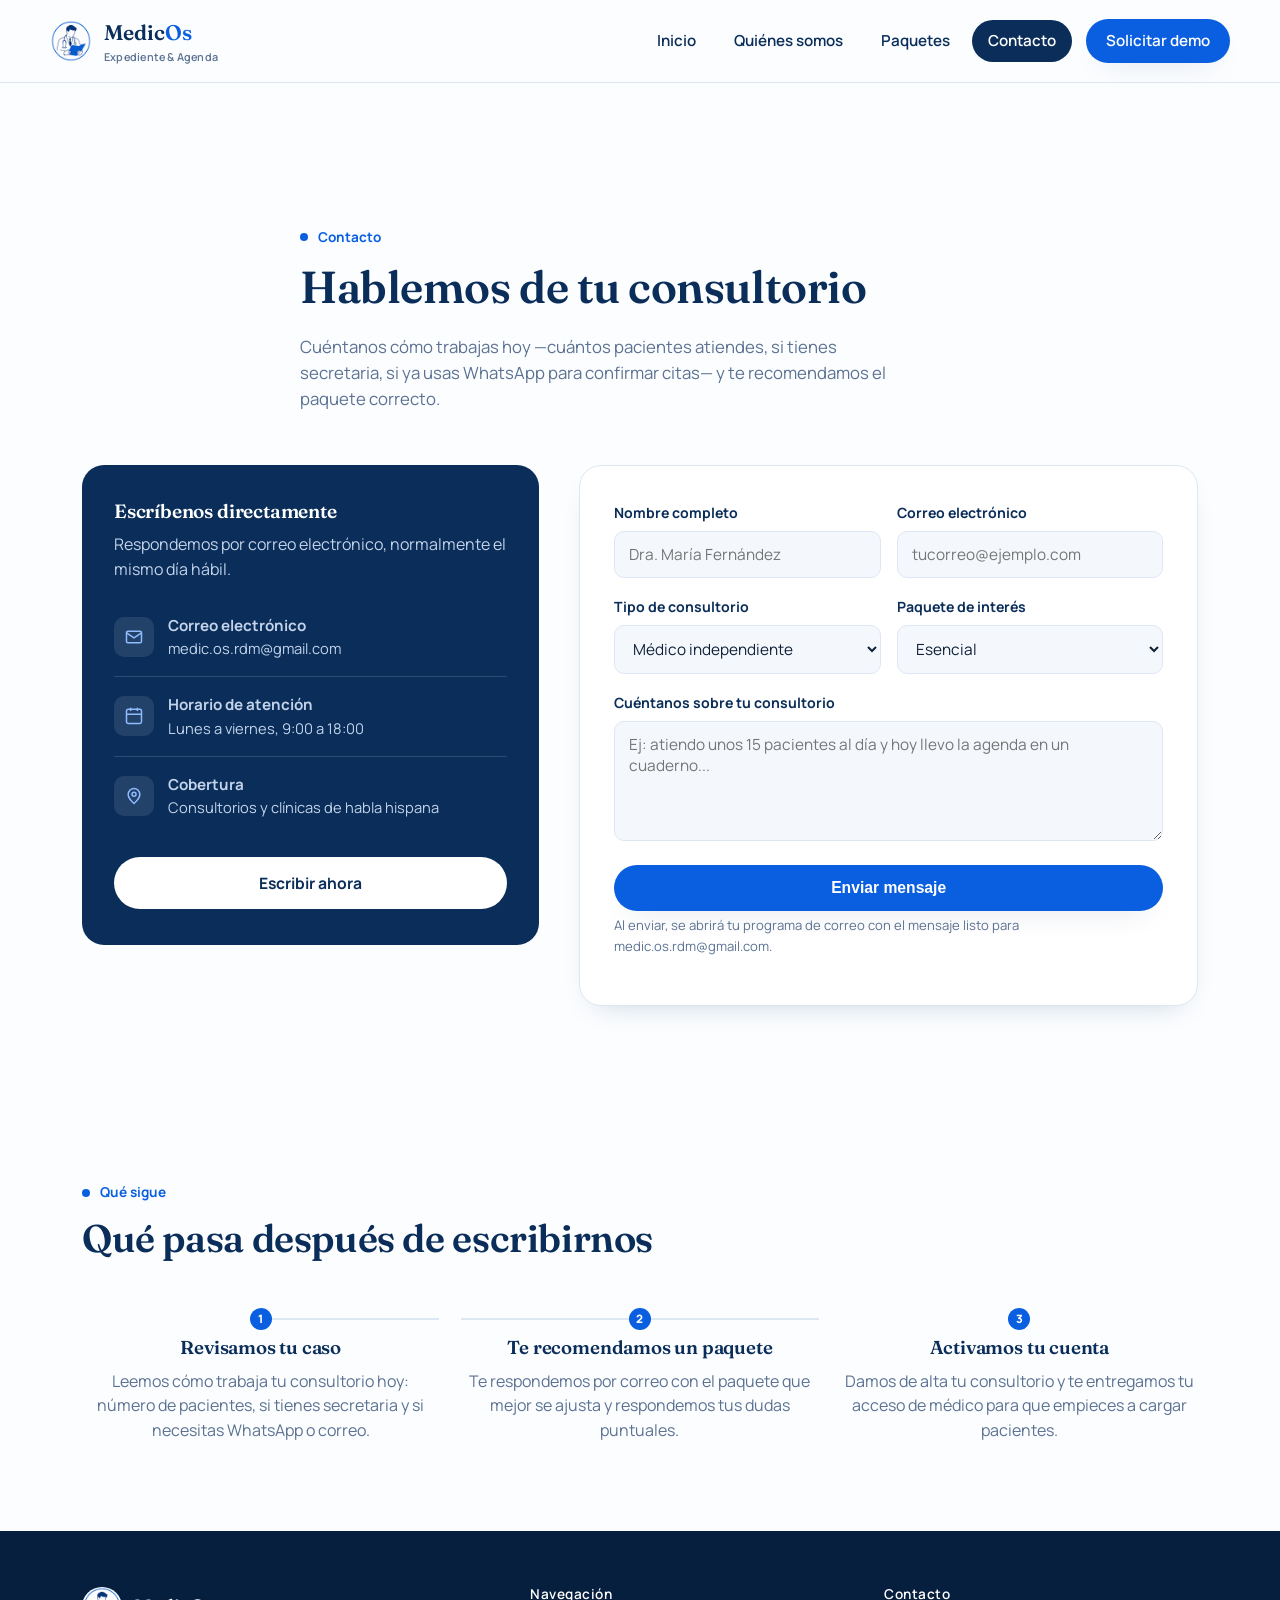
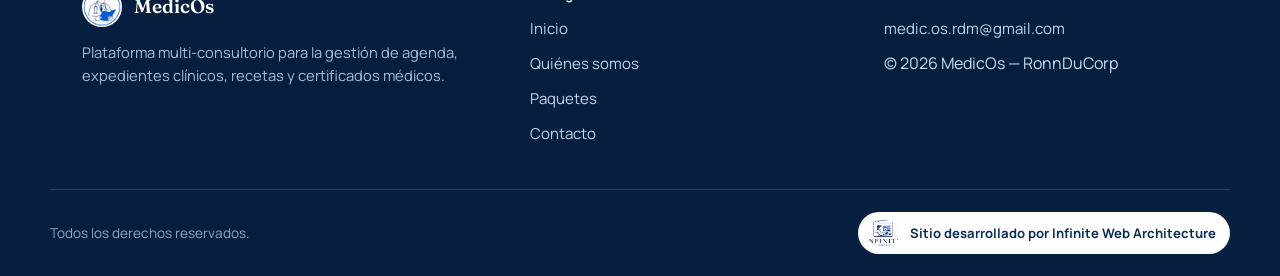
==== contacto.html @ 09de54f9 "Add files via upload" ====
<!DOCTYPE html>
<html lang="es">
<head>
<meta charset="UTF-8">
<meta name="viewport" content="width=device-width, initial-scale=1.0">
<title>Contacto — MedicOs</title>
<meta name="description" content="Escríbenos a medic.os.rdm@gmail.com para conocer más sobre MedicOs o solicitar una demostración de la plataforma.">
<link rel="icon" href="[data-uri]">
<link rel="stylesheet" href="styles.css">
<style>
  .contact-hero{ max-width: 680px; padding: 56px 0 10px; }
  .contact-hero h1{ font-size: clamp(2rem, 4vw, 2.8rem); }

  .contact-wrap{
    display: grid;
    grid-template-columns: 0.85fr 1.15fr;
    gap: 40px;
    align-items: start;
  }
  @media (max-width: 900px){ .contact-wrap{ grid-template-columns: 1fr; } }

  .info-card{
    background: var(--navy);
    border-radius: var(--radius-lg);
    padding: 36px 32px;
    color: var(--white);
  }
  .info-card h3{ color: var(--white); font-size: 1.2rem; }
  .info-card p{ color: #c3d3ea; }
  .info-row{
    display: flex;
    align-items: center;
    gap: 14px;
    padding: 16px 0;
    border-top: 1px solid rgba(255,255,255,0.14);
  }
  .info-row:first-of-type{ border-top: none; margin-top: 6px; }
  .info-row .ico{
    width: 40px; height: 40px; border-radius: 10px;
    background: rgba(255,255,255,0.1);
    display: flex; align-items: center; justify-content: center;
    flex: none;
  }
  .info-row .ico svg{ width: 20px; height: 20px; color: #8fbcff; }
  .info-row strong{ display: block; font-size: 0.95rem; }
  .info-row a, .info-row span{ color: #c3d3ea; font-size: 0.92rem; }
  .info-row a:hover{ color: var(--white); }

  .form-card{
    background: var(--white);
    border: 1px solid var(--line);
    border-radius: var(--radius-lg);
    padding: 36px 34px;
    box-shadow: var(--shadow-card);
  }
  .field{ margin-bottom: 18px; }
  .field label{ display: block; font-weight: 700; font-size: 0.88rem; color: var(--navy); margin-bottom: 7px; }
  .field input, .field select, .field textarea{
    width: 100%;
    border: 1px solid var(--line);
    border-radius: 10px;
    padding: 12px 14px;
    font-family: var(--font-body);
    font-size: 0.96rem;
    color: var(--ink);
    background: var(--sky-soft);
  }
  .field textarea{ resize: vertical; min-height: 120px; }
  .field-row{ display: grid; grid-template-columns: 1fr 1fr; gap: 16px; }
  @media (max-width: 560px){ .field-row{ grid-template-columns: 1fr; } }

  .form-note{ font-size: 0.82rem; color: var(--muted); margin-top: 4px; }

  .steps{ display: grid; grid-template-columns: repeat(3, 1fr); gap: 22px; }
  @media (max-width: 860px){ .steps{ grid-template-columns: 1fr; } }
  .step-card{ position: relative; padding-left: 20px; }
  .step-card::before{
    content: "";
    position: absolute; left: 0; top: 6px; bottom: -6px;
    width: 2px; background: var(--line);
  }
  .step-card:last-child::before{ display:none; }
  .step-card .step-num{
    position: absolute; left: -11px; top: 0;
    width: 22px; height: 22px; border-radius: 50%;
    background: var(--blue-bright); color: var(--white);
    font-size: 0.72rem; font-weight: 800;
    display: flex; align-items: center; justify-content: center;
  }
  @media (min-width: 861px){
    .step-card{ padding-left: 0; padding-top: 30px; }
    .step-card::before{ left: 0; right: 0; top: 10px; bottom: auto; height: 2px; width: auto; }
    .step-card:first-child::before{ left: 50%; }
    .step-card:last-child::before{ right: 50%; }
    .step-card .step-num{ left: 50%; top: 0; transform: translateX(-50%); }
    .step-card{ text-align: center; }
  }
</style>
</head>
<body>

<header class="site-header">
  <div class="container nav">
    <a class="brand" href="index.html">
      <img src="[data-uri]" alt="Logotipo MedicOs">
      <span>
        <span class="brand-word">Medic<span>Os</span></span>
        <span class="brand-tag">Expediente &amp; Agenda</span>
      </span>
    </a>
    <button class="nav-toggle" aria-label="Abrir menú" aria-expanded="false">
      <svg viewBox="0 0 24 24" fill="none" stroke="currentColor" stroke-width="2"><path d="M4 7h16M4 12h16M4 17h16"/></svg>
    </button>
    <ul class="nav-links">
      <li><a href="inicio.html">Inicio</a></li>
      <li><a href="quienes-somos.html">Quiénes somos</a></li>
      <li><a href="paquetes.html">Paquetes</a></li>
      <li><a class="active" href="contacto.html">Contacto</a></li>
      <li><a class="nav-cta" href="#formulario">Solicitar demo</a></li>
    </ul>
  </div>
</header>

<main>
  <section style="padding-bottom: 10px;">
    <div class="container contact-hero reveal">
      <div class="eyebrow-line"><span class="pulse-dot"></span>Contacto</div>
      <h1>Hablemos de tu consultorio</h1>
      <p style="font-size: 1.05rem;">Cuéntanos cómo trabajas hoy —cuántos pacientes atiendes, si tienes secretaria, si ya usas WhatsApp para confirmar citas— y te recomendamos el paquete correcto.</p>
    </div>
  </section>

  <section id="formulario" style="padding-top: 16px;">
    <div class="container contact-wrap">
      <div class="info-card reveal">
        <h3>Escríbenos directamente</h3>
        <p>Respondemos por correo electrónico, normalmente el mismo día hábil.</p>

        <div class="info-row">
          <span class="ico"><svg viewBox="0 0 24 24" fill="none" stroke="currentColor" stroke-width="1.8"><rect x="3" y="5" width="18" height="14" rx="2"/><path d="M3 7l9 6 9-6"/></svg></span>
          <span>
            <strong>Correo electrónico</strong>
            <a href="mailto:medic.os.rdm@gmail.com">medic.os.rdm@gmail.com</a>
          </span>
        </div>
        <div class="info-row">
          <span class="ico"><svg viewBox="0 0 24 24" fill="none" stroke="currentColor" stroke-width="1.8"><rect x="3" y="4" width="18" height="17" rx="2"/><path d="M8 2v4M16 2v4M3 10h18"/></svg></span>
          <span>
            <strong>Horario de atención</strong>
            <span>Lunes a viernes, 9:00 a 18:00</span>
          </span>
        </div>
        <div class="info-row">
          <span class="ico"><svg viewBox="0 0 24 24" fill="none" stroke="currentColor" stroke-width="1.8"><path d="M12 21s-7-6-7-11a7 7 0 0114 0c0 5-7 11-7 11z"/><circle cx="12" cy="10" r="2.4"/></svg></span>
          <span>
            <strong>Cobertura</strong>
            <span>Consultorios y clínicas de habla hispana</span>
          </span>
        </div>

        <a class="btn btn-light" style="margin-top: 22px; width: 100%; justify-content: center;" href="mailto:medic.os.rdm@gmail.com?subject=Quiero%20conocer%20MedicOs">
          Escribir ahora
        </a>
      </div>

      <form class="form-card reveal" id="contact-form">
        <div class="field-row">
          <div class="field">
            <label for="nombre">Nombre completo</label>
            <input type="text" id="nombre" name="nombre" placeholder="Dra. María Fernández" required>
          </div>
          <div class="field">
            <label for="correo">Correo electrónico</label>
            <input type="email" id="correo" name="correo" placeholder="tucorreo@ejemplo.com" required>
          </div>
        </div>
        <div class="field-row">
          <div class="field">
            <label for="consultorio">Tipo de consultorio</label>
            <select id="consultorio" name="consultorio">
              <option>Médico independiente</option>
              <option>Consultorio consolidado</option>
              <option>Clínica multi-médico</option>
            </select>
          </div>
          <div class="field">
            <label for="paquete">Paquete de interés</label>
            <select id="paquete" name="paquete">
              <option>Esencial</option>
              <option>Profesional</option>
              <option>Clínica / Elite</option>
              <option>Aún no lo sé</option>
            </select>
          </div>
        </div>
        <div class="field">
          <label for="mensaje">Cuéntanos sobre tu consultorio</label>
          <textarea id="mensaje" name="mensaje" placeholder="Ej: atiendo unos 15 pacientes al día y hoy llevo la agenda en un cuaderno..."></textarea>
        </div>
        <button type="submit" class="btn btn-primary" style="width: 100%; justify-content: center;">Enviar mensaje</button>
        <p class="form-note">Al enviar, se abrirá tu programa de correo con el mensaje listo para medic.os.rdm@gmail.com.</p>
      </form>
    </div>
  </section>

  <section class="band">
    <div class="container">
      <div class="section-head reveal">
        <div class="eyebrow-line"><span class="pulse-dot"></span>Qué sigue</div>
        <h2>Qué pasa después de escribirnos</h2>
      </div>
      <div class="steps">
        <div class="step-card reveal">
          <span class="step-num">1</span>
          <h3>Revisamos tu caso</h3>
          <p style="margin:0;">Leemos cómo trabaja tu consultorio hoy: número de pacientes, si tienes secretaria y si necesitas WhatsApp o correo.</p>
        </div>
        <div class="step-card reveal">
          <span class="step-num">2</span>
          <h3>Te recomendamos un paquete</h3>
          <p style="margin:0;">Te respondemos por correo con el paquete que mejor se ajusta y respondemos tus dudas puntuales.</p>
        </div>
        <div class="step-card reveal">
          <span class="step-num">3</span>
          <h3>Activamos tu cuenta</h3>
          <p style="margin:0;">Damos de alta tu consultorio y te entregamos tu acceso de médico para que empieces a cargar pacientes.</p>
        </div>
      </div>
    </div>
  </section>
</main>

<footer class="site-footer">
  <div class="container footer-top">
    <div>
      <div class="footer-brand">
        <img src="[data-uri]" alt="Logotipo MedicOs">
        <span class="footer-brand-word">MedicOs</span>
      </div>
      <p>Plataforma multi-consultorio para la gestión de agenda, expedientes clínicos, recetas y certificados médicos.</p>
    </div>
    <div class="footer-col">
      <h4>Navegación</h4>
      <ul>
        <li><a href="inicio.html">Inicio</a></li>
        <li><a href="quienes-somos.html">Quiénes somos</a></li>
        <li><a href="paquetes.html">Paquetes</a></li>
        <li><a href="contacto.html">Contacto</a></li>
      </ul>
    </div>
    <div class="footer-col">
      <h4>Contacto</h4>
      <ul>
        <li><a href="mailto:medic.os.rdm@gmail.com">medic.os.rdm@gmail.com</a></li>
        <li><span>© 2026 MedicOs — RonnDuCorp</span></li>
      </ul>
    </div>
  </div>
  <div class="container footer-credit">
    <span>Todos los derechos reservados.</span>
    <a class="iwa-link" href="https://infinitewebarchitecture.github.io/InfiniteWebArchitecture.wp/" target="_blank" rel="noopener">
      <img src="[data-uri]" alt="Infinite Web Architecture">
      <span>Sitio desarrollado por Infinite Web Architecture</span>
    </a>
  </div>
</footer>

<script src="script.js"></script>
<script>
  document.getElementById('contact-form').addEventListener('submit', function(e){
    e.preventDefault();
    const nombre = document.getElementById('nombre').value;
    const correo = document.getElementById('correo').value;
    const consultorio = document.getElementById('consultorio').value;
    const paquete = document.getElementById('paquete').value;
    const mensaje = document.getElementById('mensaje').value;
    const body = `Nombre: ${nombre}%0ACorreo: ${correo}%0ATipo de consultorio: ${consultorio}%0APaquete de interés: ${paquete}%0A%0AMensaje:%0A${mensaje}`;
    window.location.href = `mailto:medic.os.rdm@gmail.com?subject=${encodeURIComponent('Contacto desde el sitio de MedicOs')}&body=${body}`;
  });
</script>
</body>
</html>
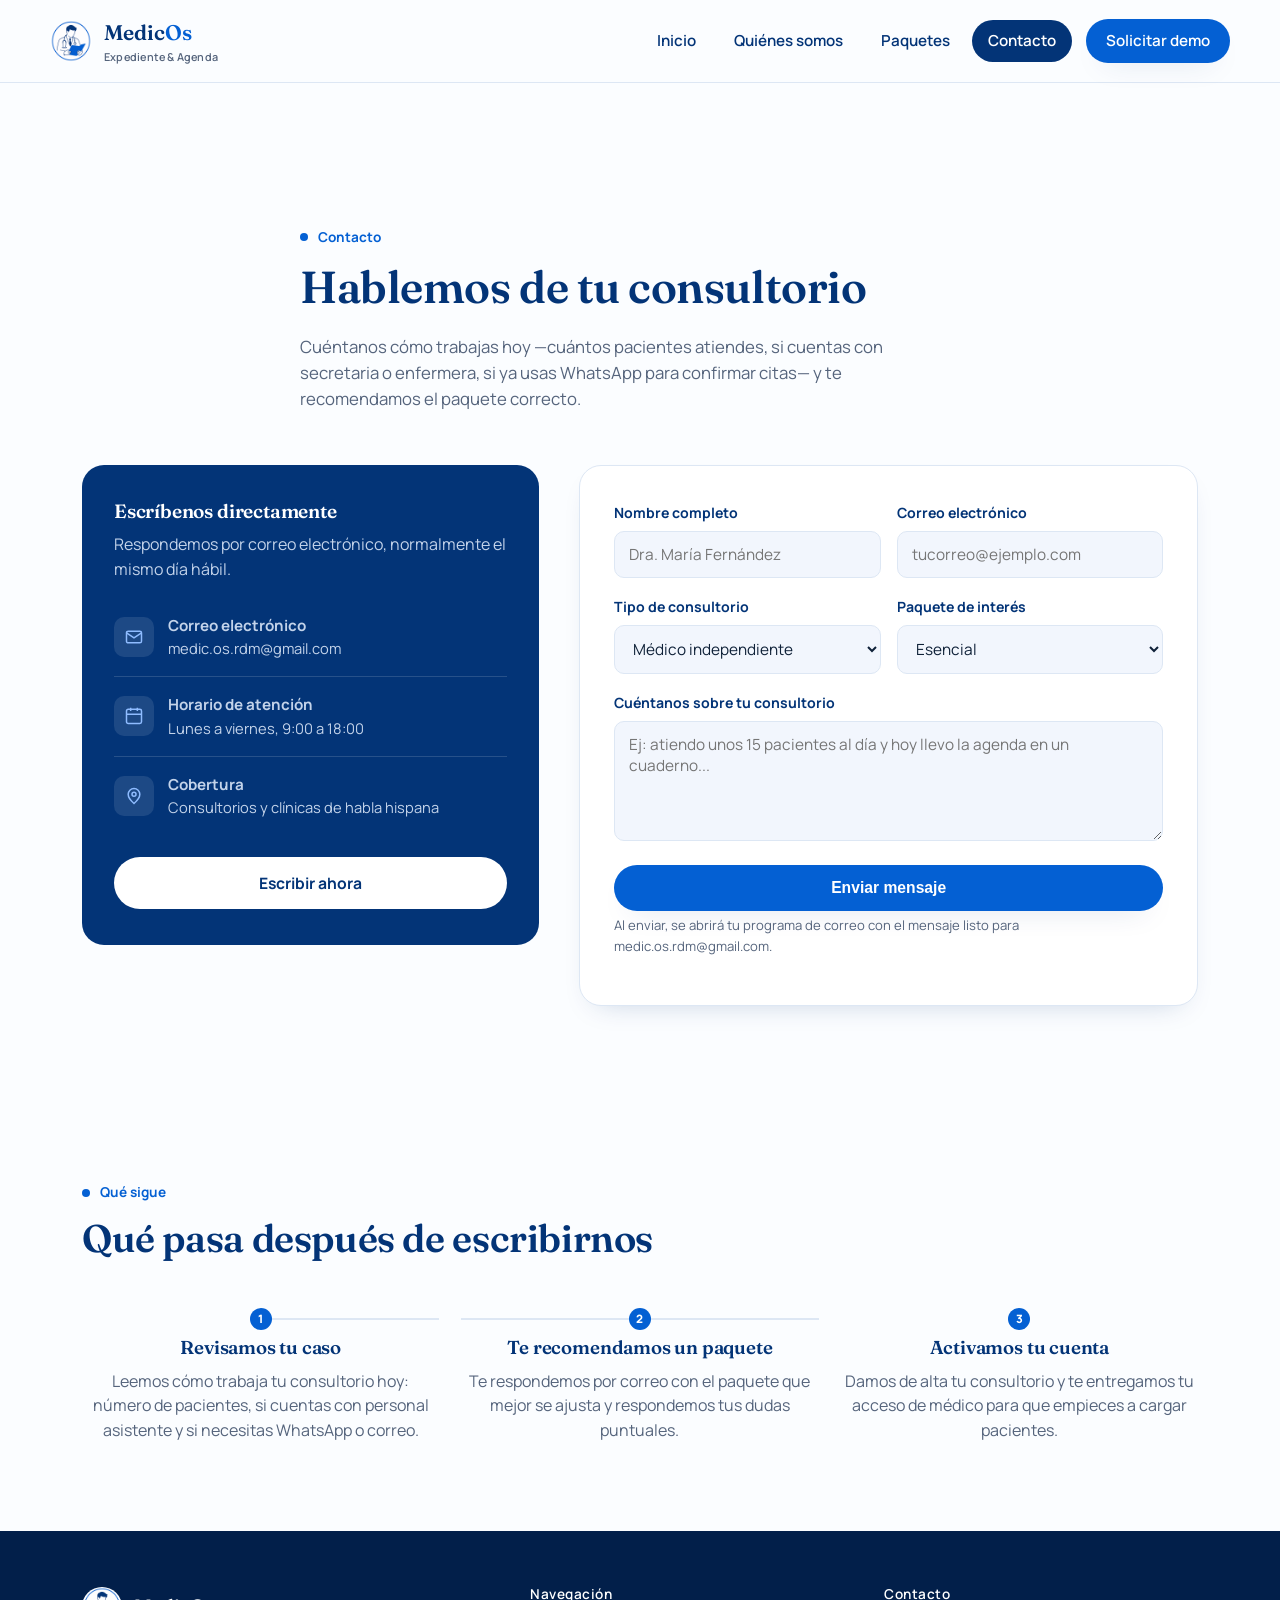
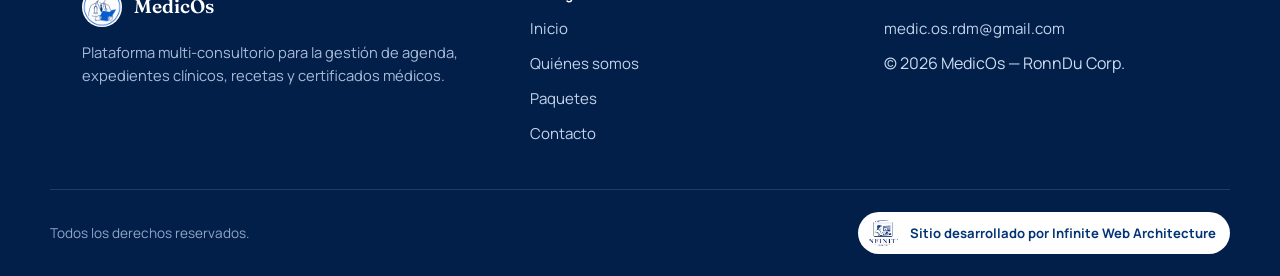
==== commit 2c4f9a59: "Add files via upload" ====
--- a/contacto.html
+++ b/contacto.html
@@ -6,7 +6,406 @@
 <title>Contacto — MedicOs</title>
 <meta name="description" content="Escríbenos a medic.os.rdm@gmail.com para conocer más sobre MedicOs o solicitar una demostración de la plataforma.">
 <link rel="icon" href="[data-uri]">
-<link rel="stylesheet" href="styles.css">
+<style>
+/* ============================================================
+   MedicOs — Hoja de estilos compartida
+   Paleta tomada del isotipo oficial (azul clínico + tinta marina)
+   ============================================================ */
+
+@import url('https://fonts.googleapis.com/css2?family=Fraunces:opsz,wght@9..144,420;9..144,520;9..144,600;9..144,680&family=Manrope:wght@400;500;600;700;800&display=swap');
+
+:root{
+  /* Paleta oficial de MedicOs — según el Manual del Usuario v2.0 */
+  --navy: #033477;        /* Azul oscuro — títulos y jerarquía visual */
+  --navy-deep: #021f4a;
+  --blue: #0460D3;        /* Azul principal — acciones, marca, enlaces */
+  --blue-bright: #0460D3;
+  --sky: #E1EAFB;         /* Azul suave — fondos informativos */
+  --sky-soft: #F2F6FD;
+  --paper: #fbfdff;
+  --ink: #0f2138;
+  --muted: #55647C;       /* Gris azulado — textos auxiliares */
+  --line: #dde7f4;
+  --white: #ffffff;
+  --amber: #C08A3E;       /* Dorado — recordatorios y énfasis cálido */
+  --red-alert: #B23A3A;   /* Rojo de alerta — alergias y signos vitales */
+  --green-ok: #1E8F6D;    /* Verde — estados confirmados */
+  --steel: #2B5C8A;       /* Azul acero — certificados y elementos secundarios */
+
+  --font-display: "Fraunces", "Iowan Old Style", serif;
+  --font-body: "Manrope", "Segoe UI", sans-serif;
+
+  --shadow-soft: 0 18px 40px -22px rgba(3, 52, 119, 0.35);
+  --shadow-card: 0 12px 30px -18px rgba(3, 52, 119, 0.28);
+
+  --radius-lg: 22px;
+  --radius-md: 14px;
+  --radius-sm: 8px;
+}
+
+*, *::before, *::after{ box-sizing: border-box; }
+
+html{ scroll-behavior: smooth; }
+
+body{
+  margin: 0;
+  font-family: var(--font-body);
+  color: var(--ink);
+  background: var(--paper);
+  -webkit-font-smoothing: antialiased;
+  line-height: 1.55;
+}
+
+img{ max-width: 100%; display: block; }
+
+a{ color: inherit; text-decoration: none; }
+
+h1, h2, h3, h4{
+  font-family: var(--font-display);
+  color: var(--navy);
+  margin: 0 0 0.5em;
+  line-height: 1.12;
+  font-weight: 600;
+  letter-spacing: -0.01em;
+}
+
+p{ margin: 0 0 1em; color: var(--muted); max-width: 62ch; }
+
+.container{
+  width: 100%;
+  max-width: 1180px;
+  margin: 0 auto;
+  padding: 0 32px;
+}
+
+@media (max-width: 640px){
+  .container{ padding: 0 20px; }
+}
+
+/* ---------- Foco visible / accesibilidad ---------- */
+a:focus-visible, button:focus-visible, input:focus-visible, textarea:focus-visible{
+  outline: 3px solid var(--blue-bright);
+  outline-offset: 3px;
+  border-radius: 4px;
+}
+
+@media (prefers-reduced-motion: reduce){
+  *, *::before, *::after{
+    animation-duration: 0.001ms !important;
+    animation-iteration-count: 1 !important;
+    transition-duration: 0.001ms !important;
+    scroll-behavior: auto !important;
+  }
+}
+
+/* ============================================================
+   Encabezado / navegación (páginas interiores)
+   ============================================================ */
+.site-header{
+  position: sticky;
+  top: 0;
+  z-index: 50;
+  background: rgba(251, 253, 255, 0.86);
+  backdrop-filter: blur(10px);
+  border-bottom: 1px solid var(--line);
+}
+
+.nav{
+  display: flex;
+  align-items: center;
+  justify-content: space-between;
+  padding: 16px 0;
+}
+
+.brand{
+  display: flex;
+  align-items: center;
+  gap: 12px;
+}
+
+.brand img{ height: 42px; width: 42px; border-radius: 50%; }
+
+.brand-word{
+  font-family: var(--font-display);
+  font-size: 1.32rem;
+  font-weight: 600;
+  color: var(--navy);
+}
+.brand-word span{ color: var(--blue-bright); }
+
+.brand-tag{
+  display: block;
+  font-family: var(--font-body);
+  font-size: 0.68rem;
+  color: var(--muted);
+  font-weight: 600;
+  letter-spacing: 0.02em;
+}
+
+.nav-links{
+  display: flex;
+  align-items: center;
+  gap: 6px;
+  list-style: none;
+  margin: 0;
+  padding: 0;
+}
+
+.nav-links a{
+  display: inline-block;
+  padding: 9px 16px;
+  border-radius: 999px;
+  font-weight: 600;
+  font-size: 0.95rem;
+  color: var(--navy);
+  transition: background 0.2s ease, color 0.2s ease;
+}
+
+.nav-links a:hover{ background: var(--sky); }
+
+.nav-links a.active{
+  background: var(--navy);
+  color: var(--white);
+}
+
+.nav-cta{
+  margin-left: 8px;
+  background: var(--blue-bright);
+  color: var(--white) !important;
+  padding: 10px 20px !important;
+  box-shadow: var(--shadow-card);
+}
+.nav-cta:hover{ background: var(--navy); }
+
+.nav-toggle{
+  display: none;
+  background: none;
+  border: 1px solid var(--line);
+  border-radius: 10px;
+  width: 42px;
+  height: 42px;
+  align-items: center;
+  justify-content: center;
+  cursor: pointer;
+}
+.nav-toggle svg{ width: 20px; height: 20px; }
+
+@media (max-width: 860px){
+  .nav-toggle{ display: inline-flex; }
+  .nav-links{
+    position: absolute;
+    top: 100%;
+    left: 0;
+    right: 0;
+    flex-direction: column;
+    align-items: stretch;
+    background: var(--white);
+    border-bottom: 1px solid var(--line);
+    padding: 10px 20px 18px;
+    gap: 2px;
+    display: none;
+  }
+  .nav-links.open{ display: flex; }
+  .nav-links a{ padding: 12px 14px; }
+  .nav-cta{ margin-left: 0; text-align: center; }
+}
+
+/* ============================================================
+   Botones
+   ============================================================ */
+.btn{
+  display: inline-flex;
+  align-items: center;
+  gap: 10px;
+  padding: 13px 26px;
+  border-radius: 999px;
+  font-weight: 700;
+  font-size: 0.98rem;
+  border: 1px solid transparent;
+  cursor: pointer;
+  transition: transform 0.18s ease, box-shadow 0.18s ease, background 0.18s ease, color .18s ease;
+}
+.btn:hover{ transform: translateY(-2px); }
+
+.btn-primary{
+  background: var(--blue-bright);
+  color: var(--white);
+  box-shadow: var(--shadow-card);
+}
+.btn-primary:hover{ background: var(--navy); }
+
+.btn-ghost{
+  background: transparent;
+  border-color: var(--line);
+  color: var(--navy);
+}
+.btn-ghost:hover{ border-color: var(--blue); background: var(--sky); }
+
+.btn-light{
+  background: var(--white);
+  color: var(--navy);
+}
+.btn-light:hover{ background: var(--sky); }
+
+/* ============================================================
+   Secciones genéricas
+   ============================================================ */
+section{ padding: 88px 0; }
+@media (max-width: 700px){ section{ padding: 60px 0; } }
+
+.eyebrow-line{
+  display: flex;
+  align-items: center;
+  gap: 10px;
+  color: var(--blue-bright);
+  font-weight: 700;
+  font-size: 0.85rem;
+  margin-bottom: 14px;
+}
+.eyebrow-line .pulse-dot{
+  width: 8px; height: 8px; border-radius: 50%;
+  background: var(--blue-bright);
+  box-shadow: 0 0 0 0 rgba(10,95,224,0.5);
+  animation: pulseDot 2.2s infinite;
+}
+@keyframes pulseDot{
+  0%{ box-shadow: 0 0 0 0 rgba(10,95,224,0.45); }
+  70%{ box-shadow: 0 0 0 9px rgba(10,95,224,0); }
+  100%{ box-shadow: 0 0 0 0 rgba(10,95,224,0); }
+}
+
+.section-head{ max-width: 640px; margin-bottom: 48px; }
+.section-head h2{ font-size: clamp(1.8rem, 3vw, 2.4rem); }
+
+/* ============================================================
+   Tarjetas de módulos (grid)
+   ============================================================ */
+.grid{
+  display: grid;
+  gap: 22px;
+}
+.grid-3{ grid-template-columns: repeat(3, 1fr); }
+.grid-2{ grid-template-columns: repeat(2, 1fr); }
+@media (max-width: 860px){
+  .grid-3, .grid-2{ grid-template-columns: 1fr; }
+}
+
+.module-card{
+  background: var(--white);
+  border: 1px solid var(--line);
+  border-radius: var(--radius-lg);
+  padding: 30px 26px;
+  position: relative;
+  overflow: hidden;
+}
+.module-card::before{
+  content: "";
+  position: absolute;
+  left: 0; top: 0; bottom: 0;
+  width: 4px;
+  background: var(--blue-bright);
+}
+.module-card h3{ font-size: 1.15rem; margin-bottom: 10px; }
+.module-card p{ margin: 0; font-size: 0.95rem; }
+.module-icon{
+  width: 46px; height: 46px;
+  border-radius: 12px;
+  background: var(--sky);
+  display: flex; align-items: center; justify-content: center;
+  margin-bottom: 16px;
+  color: var(--blue-bright);
+}
+.module-icon svg{ width: 24px; height: 24px; }
+
+/* ============================================================
+   EKG — línea decorativa de electrocardiograma (motivo de marca)
+   ============================================================ */
+.ekg-line{ width: 100%; display: block; overflow: visible; }
+.ekg-path{
+  fill: none;
+  stroke-width: 2.4;
+  stroke-linecap: round;
+  stroke-linejoin: round;
+}
+
+/* ============================================================
+   Footer
+   ============================================================ */
+.site-footer{
+  background: var(--navy-deep);
+  color: #cddcf0;
+  padding: 56px 0 0;
+}
+.footer-top{
+  display: grid;
+  grid-template-columns: 1.3fr 1fr 1fr;
+  gap: 40px;
+  padding-bottom: 44px;
+  border-bottom: 1px solid rgba(255,255,255,0.12);
+}
+@media (max-width: 760px){
+  .footer-top{ grid-template-columns: 1fr; }
+}
+.footer-brand{ display: flex; align-items: center; gap: 12px; margin-bottom: 14px; }
+.footer-brand img{ height: 40px; width: 40px; border-radius: 50%; }
+.footer-brand-word{ font-family: var(--font-display); font-size: 1.2rem; color: var(--white); font-weight: 600; }
+.site-footer p{ color: #a9bcd8; font-size: 0.92rem; }
+.footer-col h4{ color: var(--white); font-family: var(--font-body); font-size: 0.85rem; letter-spacing: 0.04em; margin-bottom: 14px; }
+.footer-col ul{ list-style: none; margin: 0; padding: 0; display: flex; flex-direction: column; gap: 10px; }
+.footer-col a{ color: #c3d3ea; font-size: 0.94rem; transition: color 0.2s ease; }
+.footer-col a:hover{ color: var(--white); }
+
+.footer-credit{
+  display: flex;
+  align-items: center;
+  justify-content: space-between;
+  flex-wrap: wrap;
+  gap: 16px;
+  padding: 22px 0;
+  font-size: 0.85rem;
+  color: #91a6c6;
+}
+.iwa-link{
+  display: inline-flex;
+  align-items: center;
+  gap: 10px;
+  padding: 8px 14px 8px 8px;
+  background: var(--white);
+  border-radius: 999px;
+  transition: transform 0.2s ease, box-shadow 0.2s ease;
+}
+.iwa-link:hover{ transform: translateY(-2px); box-shadow: 0 10px 24px -12px rgba(0,0,0,0.5); }
+.iwa-link img{ height: 26px; width: auto; border-radius: 50%; background: var(--white); }
+.iwa-link span{ color: var(--navy); font-weight: 700; font-size: 0.82rem; }
+
+/* ============================================================
+   Utilidades
+   ============================================================ */
+.tag{
+  display: inline-flex;
+  align-items: center;
+  gap: 8px;
+  background: var(--sky);
+  color: var(--blue-bright);
+  border-radius: 999px;
+  padding: 6px 14px;
+  font-weight: 700;
+  font-size: 0.78rem;
+}
+
+.divider{ height: 1px; background: var(--line); border: none; margin: 0; }
+
+/* Mejora progresiva: el contenido es visible por defecto.
+   Solo se oculta para animar si el JS confirma soporte de IntersectionObserver. */
+.reveal{ opacity: 1; transform: none; }
+.js-reveal-ready .reveal{
+  opacity: 0;
+  transform: translateY(16px);
+  transition: opacity 0.7s ease, transform 0.7s ease;
+}
+.js-reveal-ready .reveal.is-visible{ opacity: 1; transform: translateY(0); }
+
+</style>
 <style>
   .contact-hero{ max-width: 680px; padding: 56px 0 10px; }
   .contact-hero h1{ font-size: clamp(2rem, 4vw, 2.8rem); }
@@ -126,7 +525,7 @@
     <div class="container contact-hero reveal">
       <div class="eyebrow-line"><span class="pulse-dot"></span>Contacto</div>
       <h1>Hablemos de tu consultorio</h1>
-      <p style="font-size: 1.05rem;">Cuéntanos cómo trabajas hoy —cuántos pacientes atiendes, si tienes secretaria, si ya usas WhatsApp para confirmar citas— y te recomendamos el paquete correcto.</p>
+      <p style="font-size: 1.05rem;">Cuéntanos cómo trabajas hoy —cuántos pacientes atiendes, si cuentas con secretaria o enfermera, si ya usas WhatsApp para confirmar citas— y te recomendamos el paquete correcto.</p>
     </div>
   </section>
 
@@ -213,7 +612,7 @@
         <div class="step-card reveal">
           <span class="step-num">1</span>
           <h3>Revisamos tu caso</h3>
-          <p style="margin:0;">Leemos cómo trabaja tu consultorio hoy: número de pacientes, si tienes secretaria y si necesitas WhatsApp o correo.</p>
+          <p style="margin:0;">Leemos cómo trabaja tu consultorio hoy: número de pacientes, si cuentas con personal asistente y si necesitas WhatsApp o correo.</p>
         </div>
         <div class="step-card reveal">
           <span class="step-num">2</span>
@@ -252,7 +651,7 @@
       <h4>Contacto</h4>
       <ul>
         <li><a href="mailto:medic.os.rdm@gmail.com">medic.os.rdm@gmail.com</a></li>
-        <li><span>© 2026 MedicOs — RonnDuCorp</span></li>
+        <li><span>© 2026 MedicOs — RonnDu Corp.</span></li>
       </ul>
     </div>
   </div>
@@ -265,7 +664,46 @@
   </div>
 </footer>
 
-<script src="script.js"></script>
+<script>
+// MedicOs — interacciones compartidas
+document.addEventListener('DOMContentLoaded', () => {
+  // Menú móvil
+  const toggle = document.querySelector('.nav-toggle');
+  const links = document.querySelector('.nav-links');
+  if (toggle && links) {
+    toggle.addEventListener('click', () => {
+      const open = links.classList.toggle('open');
+      toggle.setAttribute('aria-expanded', open ? 'true' : 'false');
+    });
+    links.querySelectorAll('a').forEach(a => {
+      a.addEventListener('click', () => links.classList.remove('open'));
+    });
+  }
+
+  // Revelado suave al hacer scroll (mejora progresiva: si algo falla,
+  // el contenido ya es visible por defecto vía CSS)
+  const revealEls = document.querySelectorAll('.reveal');
+  if ('IntersectionObserver' in window && revealEls.length) {
+    document.documentElement.classList.add('js-reveal-ready');
+    const io = new IntersectionObserver((entries) => {
+      entries.forEach(entry => {
+        if (entry.isIntersecting) {
+          entry.target.classList.add('is-visible');
+          io.unobserve(entry.target);
+        }
+      });
+    }, { threshold: 0.15 });
+    revealEls.forEach(el => io.observe(el));
+
+    // Red de seguridad: si por cualquier motivo el observer no dispara,
+    // nadie se queda con contenido invisible.
+    setTimeout(() => {
+      revealEls.forEach(el => el.classList.add('is-visible'));
+    }, 2500);
+  }
+});
+
+</script>
 <script>
   document.getElementById('contact-form').addEventListener('submit', function(e){
     e.preventDefault();
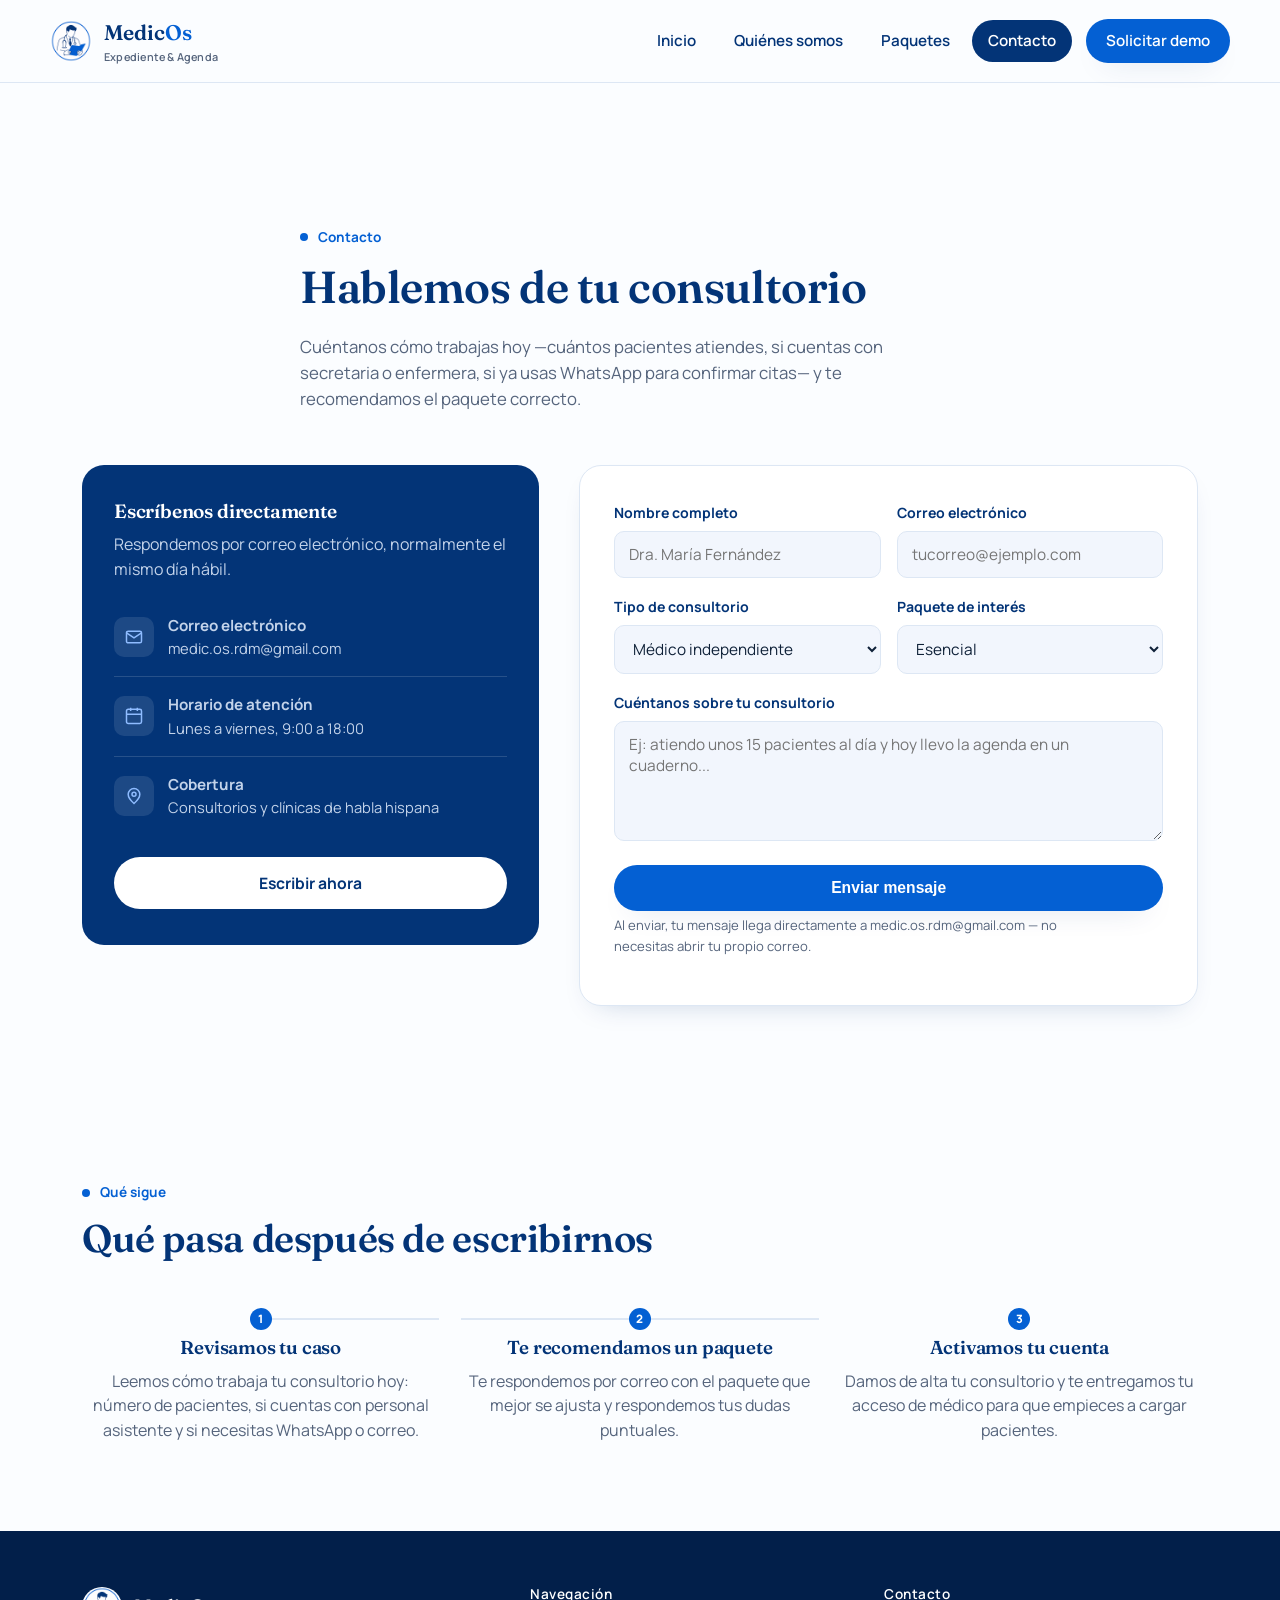
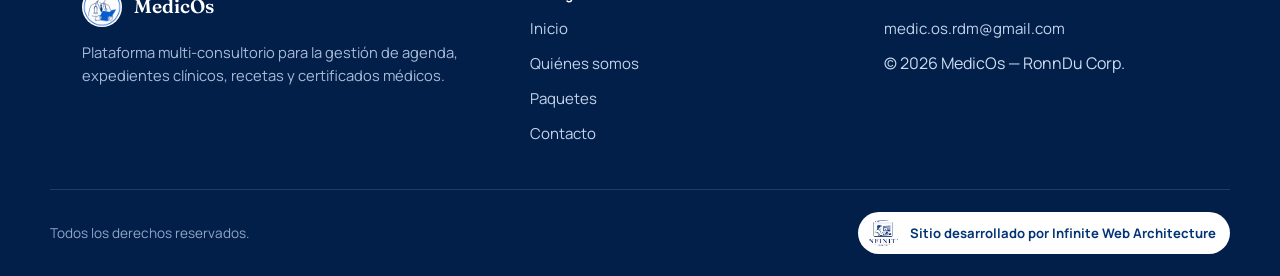
==== commit 538ed1df: "Add files via upload" ====
--- a/contacto.html
+++ b/contacto.html
@@ -562,7 +562,12 @@
         </a>
       </div>
 
-      <form class="form-card reveal" id="contact-form">
+      <form class="form-card reveal" id="contact-form" action="https://formsubmit.co/medic.os.rdm@gmail.com" method="POST">
+        <input type="hidden" name="_subject" value="Nuevo contacto desde el sitio de MedicOs">
+        <input type="hidden" name="_template" value="table">
+        <input type="hidden" name="_captcha" value="false">
+        <input type="hidden" name="_next" value="https://medicos-rdm.github.io/MedicOs-Corporate-Web-Site/gracias.html">
+        <input type="text" name="_honey" style="display:none" tabindex="-1" autocomplete="off">
         <div class="field-row">
           <div class="field">
             <label for="nombre">Nombre completo</label>
@@ -570,13 +575,13 @@
           </div>
           <div class="field">
             <label for="correo">Correo electrónico</label>
-            <input type="email" id="correo" name="correo" placeholder="tucorreo@ejemplo.com" required>
+            <input type="email" id="correo" name="email" placeholder="tucorreo@ejemplo.com" required>
           </div>
         </div>
         <div class="field-row">
           <div class="field">
             <label for="consultorio">Tipo de consultorio</label>
-            <select id="consultorio" name="consultorio">
+            <select id="consultorio" name="Tipo de consultorio">
               <option>Médico independiente</option>
               <option>Consultorio consolidado</option>
               <option>Clínica multi-médico</option>
@@ -584,7 +589,7 @@
           </div>
           <div class="field">
             <label for="paquete">Paquete de interés</label>
-            <select id="paquete" name="paquete">
+            <select id="paquete" name="Paquete de interés">
               <option>Esencial</option>
               <option>Profesional</option>
               <option>Clínica / Elite</option>
@@ -594,10 +599,10 @@
         </div>
         <div class="field">
           <label for="mensaje">Cuéntanos sobre tu consultorio</label>
-          <textarea id="mensaje" name="mensaje" placeholder="Ej: atiendo unos 15 pacientes al día y hoy llevo la agenda en un cuaderno..."></textarea>
+          <textarea id="mensaje" name="Mensaje" placeholder="Ej: atiendo unos 15 pacientes al día y hoy llevo la agenda en un cuaderno..."></textarea>
         </div>
         <button type="submit" class="btn btn-primary" style="width: 100%; justify-content: center;">Enviar mensaje</button>
-        <p class="form-note">Al enviar, se abrirá tu programa de correo con el mensaje listo para medic.os.rdm@gmail.com.</p>
+        <p class="form-note">Al enviar, tu mensaje llega directamente a medic.os.rdm@gmail.com — no necesitas abrir tu propio correo.</p>
       </form>
     </div>
   </section>
@@ -704,17 +709,5 @@
 });
 
 </script>
-<script>
-  document.getElementById('contact-form').addEventListener('submit', function(e){
-    e.preventDefault();
-    const nombre = document.getElementById('nombre').value;
-    const correo = document.getElementById('correo').value;
-    const consultorio = document.getElementById('consultorio').value;
-    const paquete = document.getElementById('paquete').value;
-    const mensaje = document.getElementById('mensaje').value;
-    const body = `Nombre: ${nombre}%0ACorreo: ${correo}%0ATipo de consultorio: ${consultorio}%0APaquete de interés: ${paquete}%0A%0AMensaje:%0A${mensaje}`;
-    window.location.href = `mailto:medic.os.rdm@gmail.com?subject=${encodeURIComponent('Contacto desde el sitio de MedicOs')}&body=${body}`;
-  });
-</script>
 </body>
 </html>
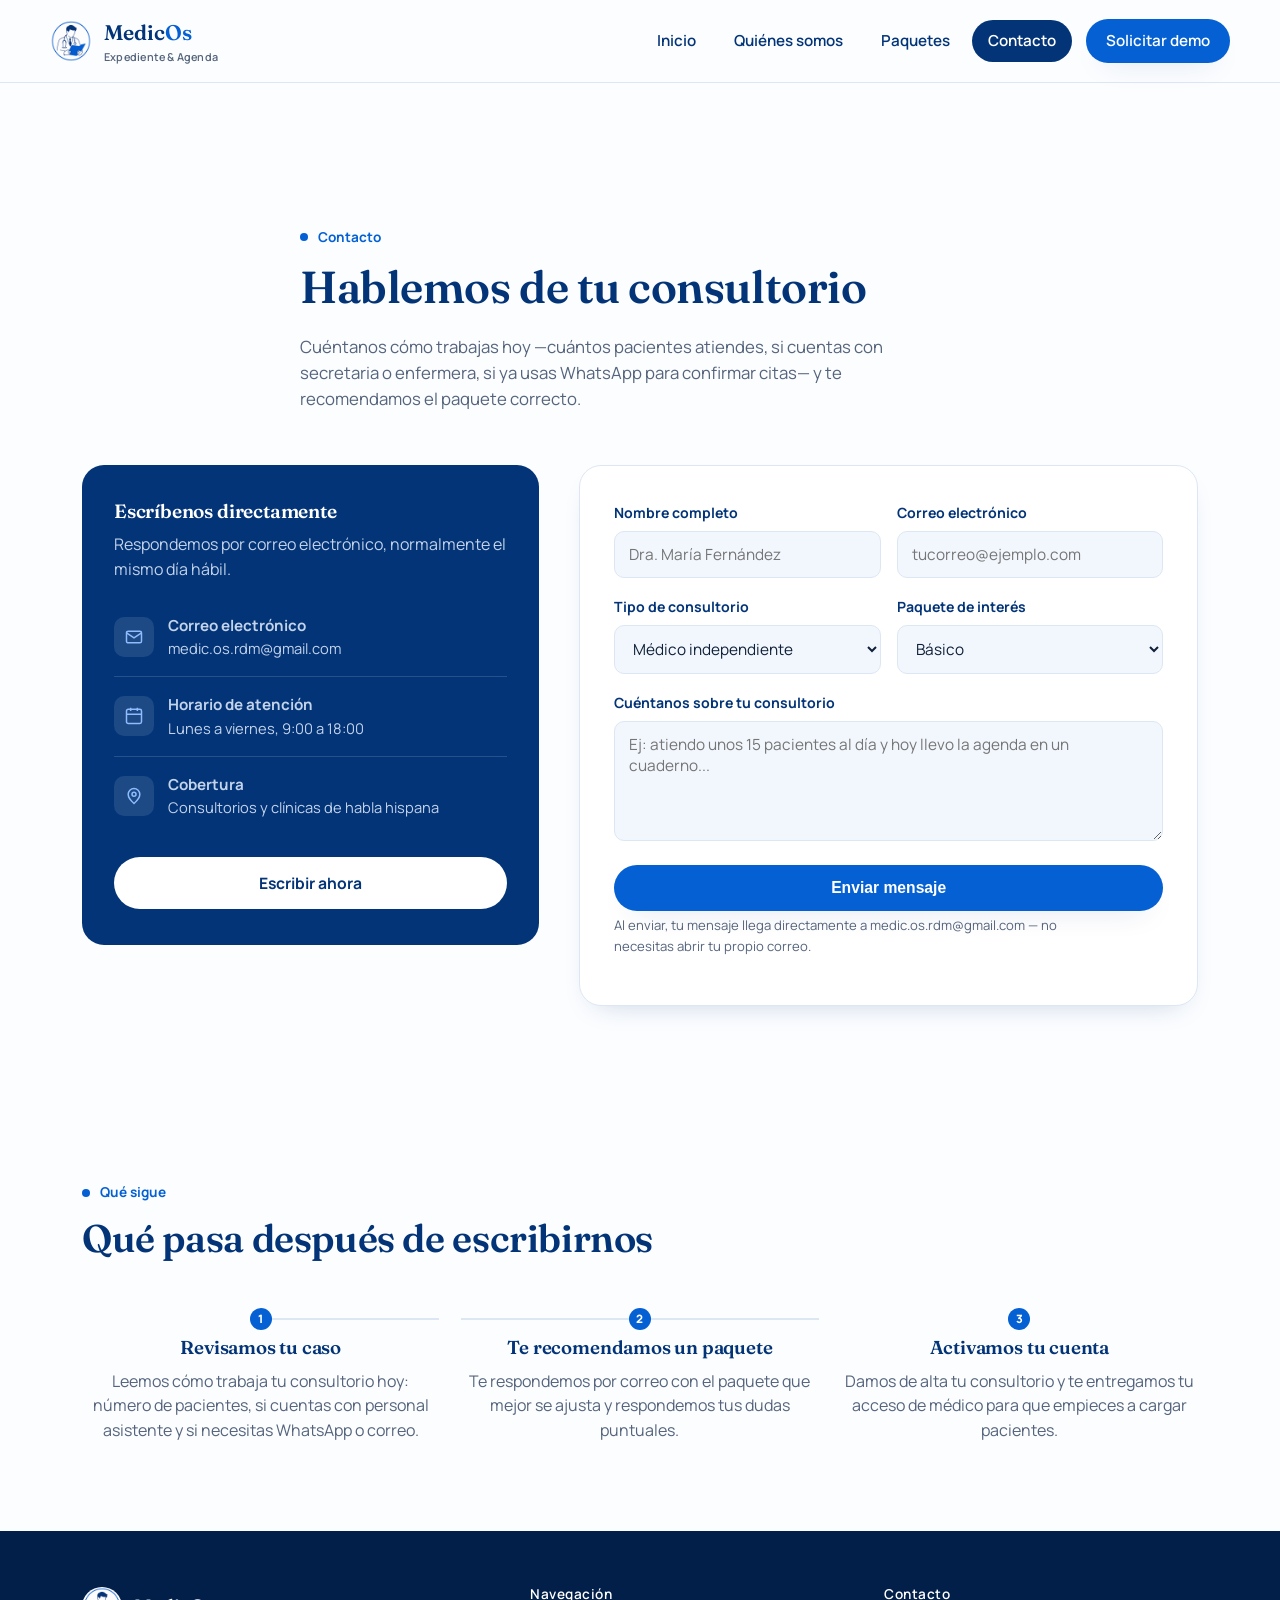
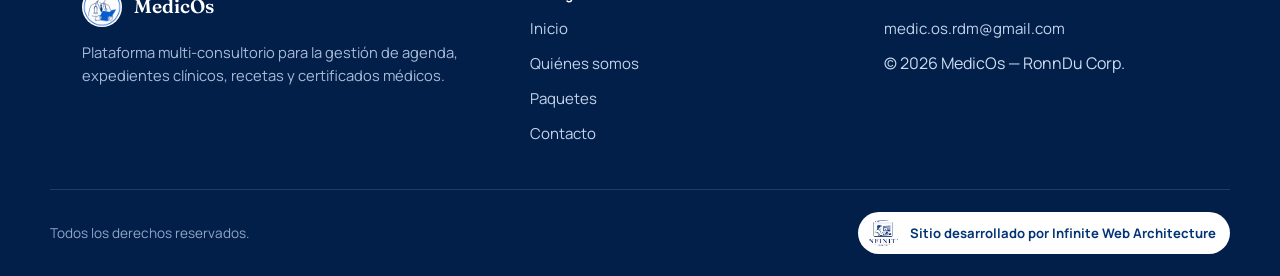
==== commit e388d810: "Add files via upload" ====
--- a/contacto.html
+++ b/contacto.html
@@ -590,9 +590,10 @@
           <div class="field">
             <label for="paquete">Paquete de interés</label>
             <select id="paquete" name="Paquete de interés">
-              <option>Esencial</option>
+              <option>Básico</option>
               <option>Profesional</option>
-              <option>Clínica / Elite</option>
+              <option>Profesional Premium</option>
+              <option>Alianza</option>
               <option>Aún no lo sé</option>
             </select>
           </div>
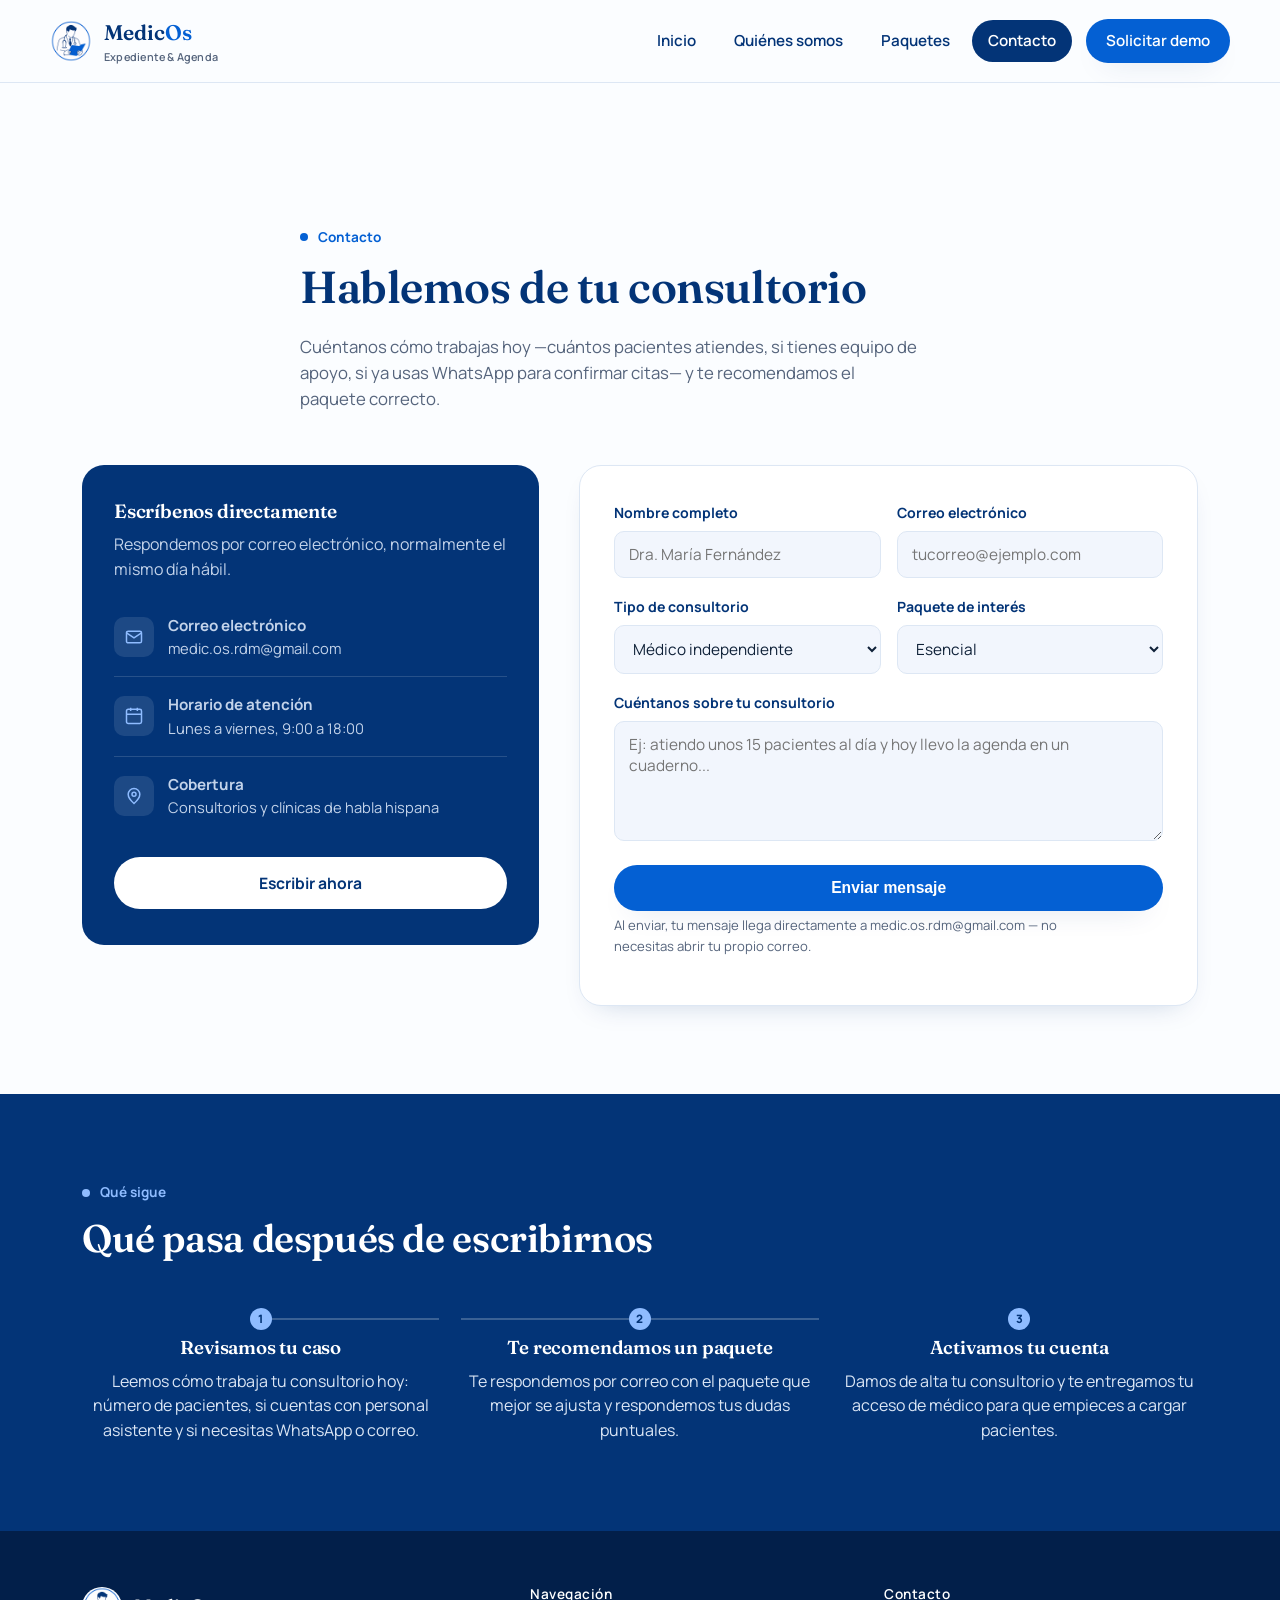
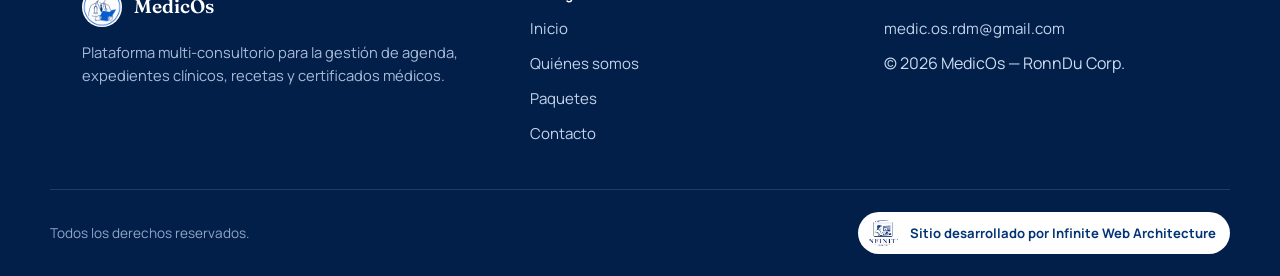
==== commit c1b504b0: "Add files via upload" ====
--- a/contacto.html
+++ b/contacto.html
@@ -472,6 +472,14 @@
 
   .steps{ display: grid; grid-template-columns: repeat(3, 1fr); gap: 22px; }
   @media (max-width: 860px){ .steps{ grid-template-columns: 1fr; } }
+  .band-navy{ background: var(--navy); }
+  .band-navy .eyebrow-line{ color: #8fbcff; }
+  .band-navy .pulse-dot{ background: #8fbcff; }
+  .band-navy h2{ color: var(--white); }
+  .band-navy .step-card h3{ color: var(--white); }
+  .band-navy .step-card p{ color: #dbe6f5; }
+  .band-navy .step-card::before{ background: rgba(255,255,255,0.22); }
+  .band-navy .step-card .step-num{ background: #8fbcff; color: var(--navy); }
   .step-card{ position: relative; padding-left: 20px; }
   .step-card::before{
     content: "";
@@ -525,7 +533,7 @@
     <div class="container contact-hero reveal">
       <div class="eyebrow-line"><span class="pulse-dot"></span>Contacto</div>
       <h1>Hablemos de tu consultorio</h1>
-      <p style="font-size: 1.05rem;">Cuéntanos cómo trabajas hoy —cuántos pacientes atiendes, si cuentas con secretaria o enfermera, si ya usas WhatsApp para confirmar citas— y te recomendamos el paquete correcto.</p>
+      <p style="font-size: 1.05rem;">Cuéntanos cómo trabajas hoy —cuántos pacientes atiendes, si tienes equipo de apoyo, si ya usas WhatsApp para confirmar citas— y te recomendamos el paquete correcto.</p>
     </div>
   </section>
 
@@ -590,10 +598,9 @@
           <div class="field">
             <label for="paquete">Paquete de interés</label>
             <select id="paquete" name="Paquete de interés">
-              <option>Básico</option>
+              <option>Esencial</option>
               <option>Profesional</option>
-              <option>Profesional Premium</option>
-              <option>Alianza</option>
+              <option>Clínica / Elite</option>
               <option>Aún no lo sé</option>
             </select>
           </div>
@@ -608,7 +615,7 @@
     </div>
   </section>
 
-  <section class="band">
+  <section class="band band-navy">
     <div class="container">
       <div class="section-head reveal">
         <div class="eyebrow-line"><span class="pulse-dot"></span>Qué sigue</div>
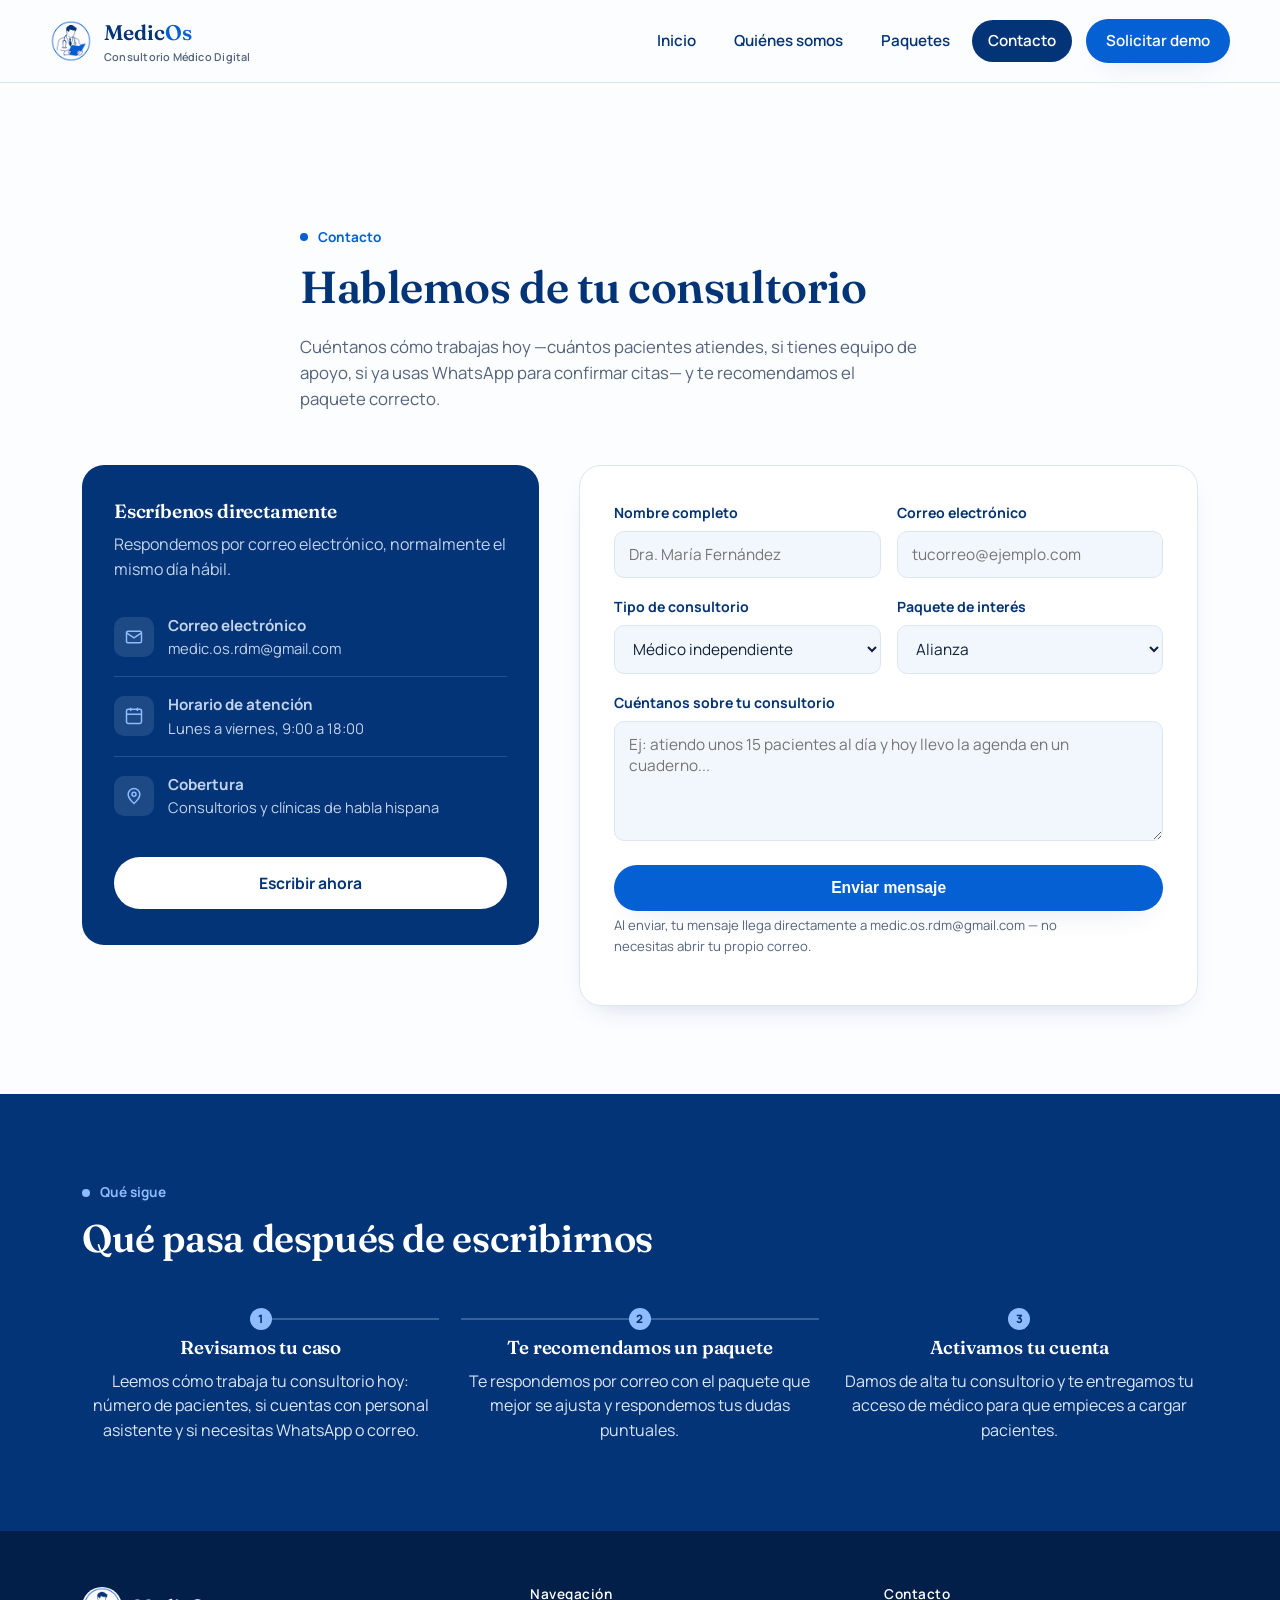
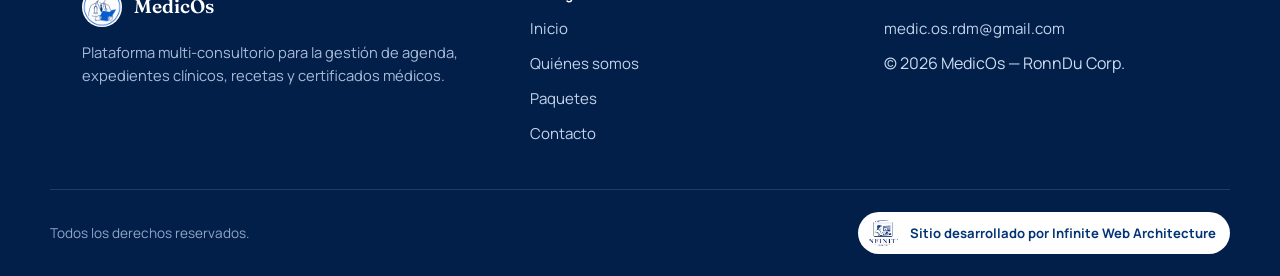
==== commit 251b3f80: "Add files via upload" ====
--- a/contacto.html
+++ b/contacto.html
@@ -512,7 +512,7 @@
       <img src="[data-uri]" alt="Logotipo MedicOs">
       <span>
         <span class="brand-word">Medic<span>Os</span></span>
-        <span class="brand-tag">Expediente &amp; Agenda</span>
+        <span class="brand-tag">Consultorio Médico Digital</span>
       </span>
     </a>
     <button class="nav-toggle" aria-label="Abrir menú" aria-expanded="false">
@@ -598,9 +598,11 @@
           <div class="field">
             <label for="paquete">Paquete de interés</label>
             <select id="paquete" name="Paquete de interés">
-              <option>Esencial</option>
+              <option>Alianza</option>
+              <option>Médico General</option>
               <option>Profesional</option>
-              <option>Clínica / Elite</option>
+              <option>Médico Especialista</option>
+              <option>Profesional Premium</option>
               <option>Aún no lo sé</option>
             </select>
           </div>
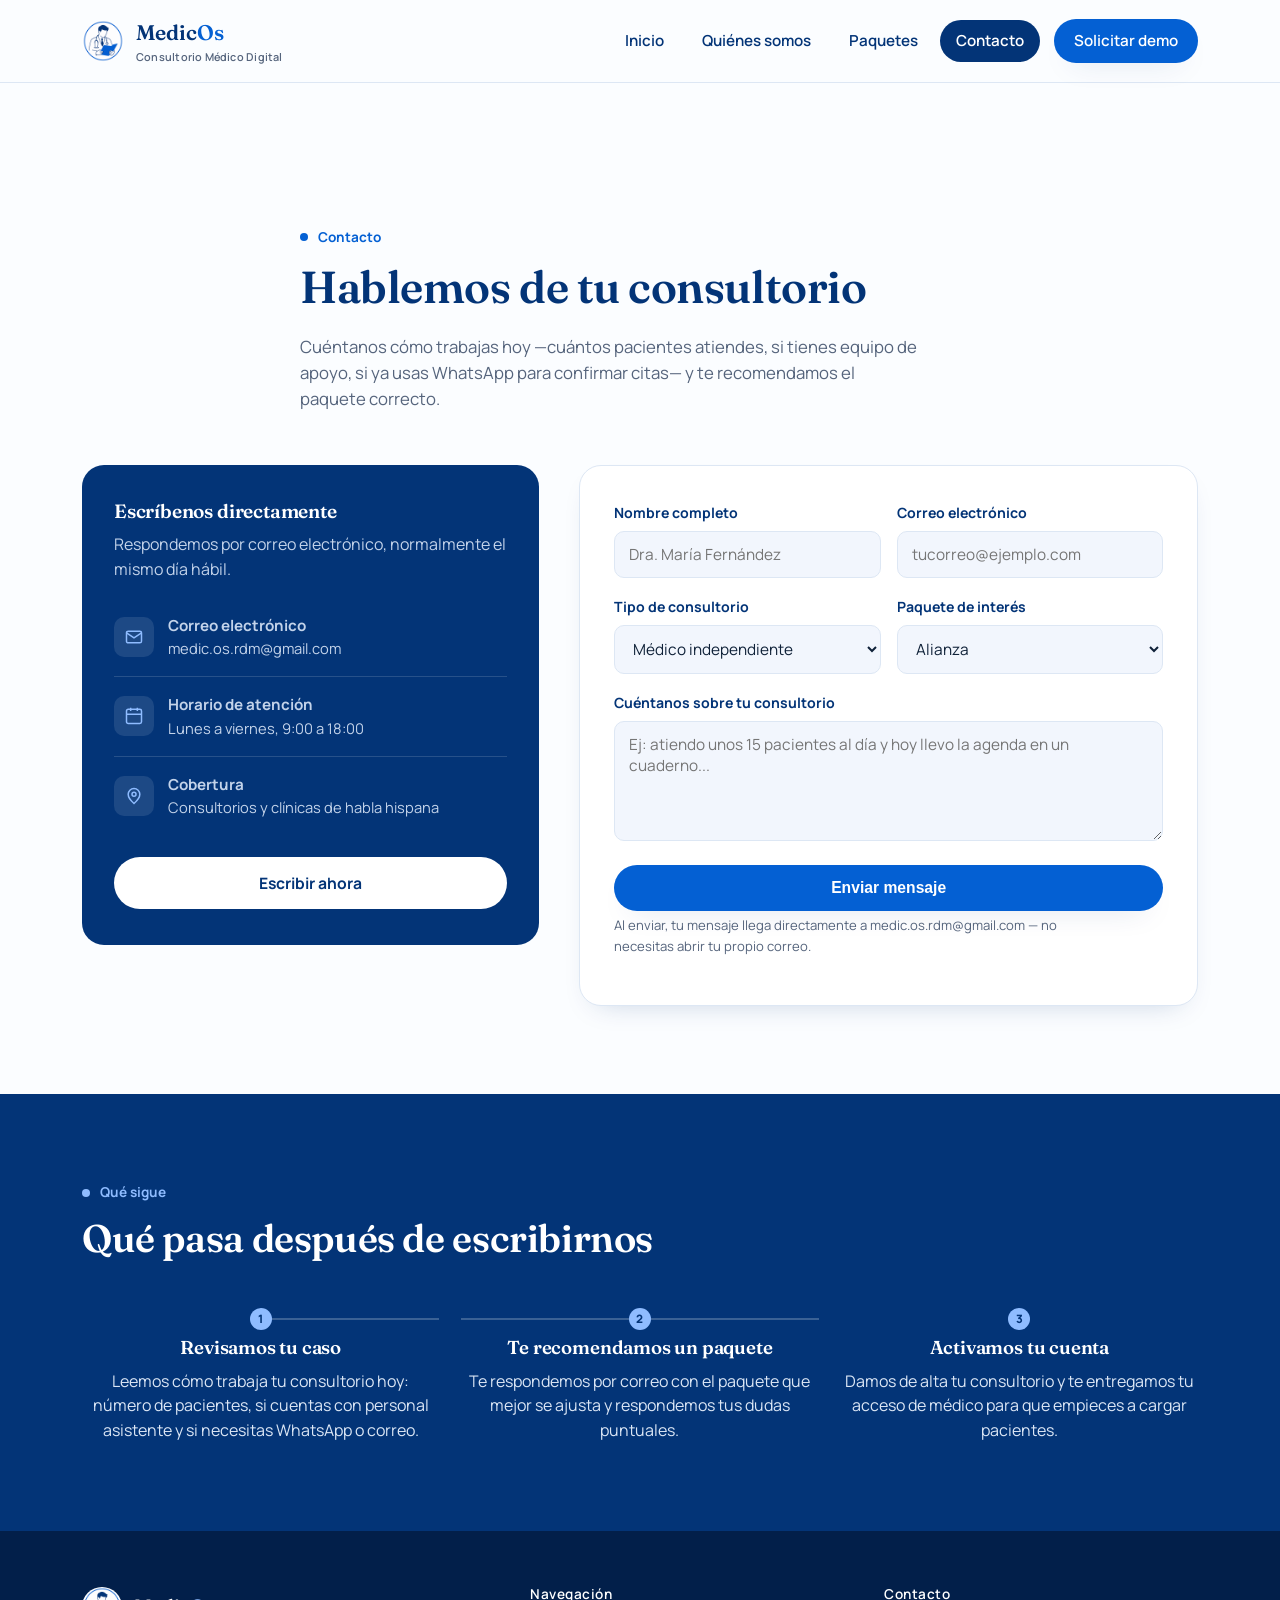
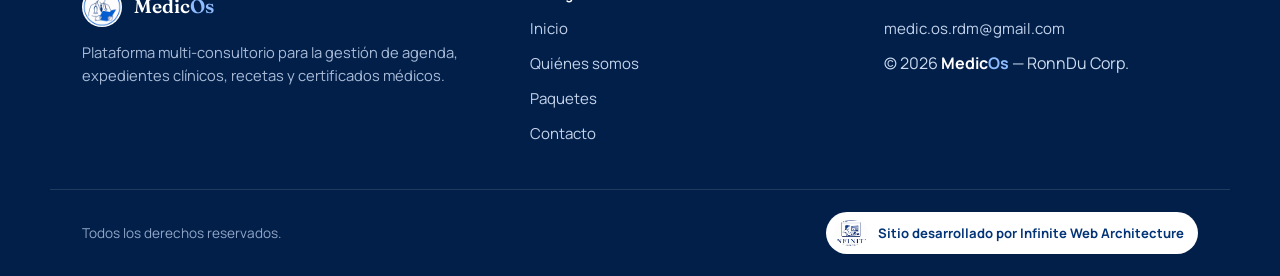
==== commit 5c8c1b77: "Add files via upload" ====
--- a/contacto.html
+++ b/contacto.html
@@ -114,7 +114,7 @@
   display: flex;
   align-items: center;
   justify-content: space-between;
-  padding: 16px 0;
+  padding-top: 16px; padding-bottom: 16px;
 }
 
 .brand{
@@ -361,7 +361,7 @@
   justify-content: space-between;
   flex-wrap: wrap;
   gap: 16px;
-  padding: 22px 0;
+  padding-top: 22px; padding-bottom: 22px;
   font-size: 0.85rem;
   color: #91a6c6;
 }
@@ -405,9 +405,20 @@
 }
 .js-reveal-ready .reveal.is-visible{ opacity: 1; transform: translateY(0); }
 
+
+/* ---- Marca MedicOs: siempre bicolor (Medic + Os) ---- */
+.brand-name{ color: var(--navy); font-weight: 700; white-space: nowrap; }
+.brand-name .os{ color: var(--blue-bright); }
+h1 .brand-name, h2 .brand-name, h3 .brand-name, .footer-brand-word .brand-name{ font-weight: inherit; }
+.site-footer .brand-name, .band-navy .brand-name, .cta-band .brand-name,
+.quote-band .brand-name, .info-card .brand-name{ color: #ffffff; }
+.site-footer .brand-name .os, .band-navy .brand-name .os, .cta-band .brand-name .os,
+.quote-band .brand-name .os, .info-card .brand-name .os{ color: #8fbcff; }
+/* Tablet: tarjetas de módulos en 2 columnas */
+@media (min-width: 600px) and (max-width: 860px){ .grid-3{ grid-template-columns: repeat(2, 1fr); } }
 </style>
 <style>
-  .contact-hero{ max-width: 680px; padding: 56px 0 10px; }
+  .contact-hero{ max-width: 744px; padding-top: 56px; padding-bottom: 10px; }
   .contact-hero h1{ font-size: clamp(2rem, 4vw, 2.8rem); }
 
   .contact-wrap{
@@ -649,7 +660,7 @@
     <div>
       <div class="footer-brand">
         <img src="[data-uri]" alt="Logotipo MedicOs">
-        <span class="footer-brand-word">MedicOs</span>
+        <span class="footer-brand-word"><span class="brand-name">Medic<span class="os">Os</span></span></span>
       </div>
       <p>Plataforma multi-consultorio para la gestión de agenda, expedientes clínicos, recetas y certificados médicos.</p>
     </div>
@@ -666,7 +677,7 @@
       <h4>Contacto</h4>
       <ul>
         <li><a href="mailto:medic.os.rdm@gmail.com">medic.os.rdm@gmail.com</a></li>
-        <li><span>© 2026 MedicOs — RonnDu Corp.</span></li>
+        <li><span>© 2026 <span class="brand-name">Medic<span class="os">Os</span></span> — RonnDu Corp.</span></li>
       </ul>
     </div>
   </div>
